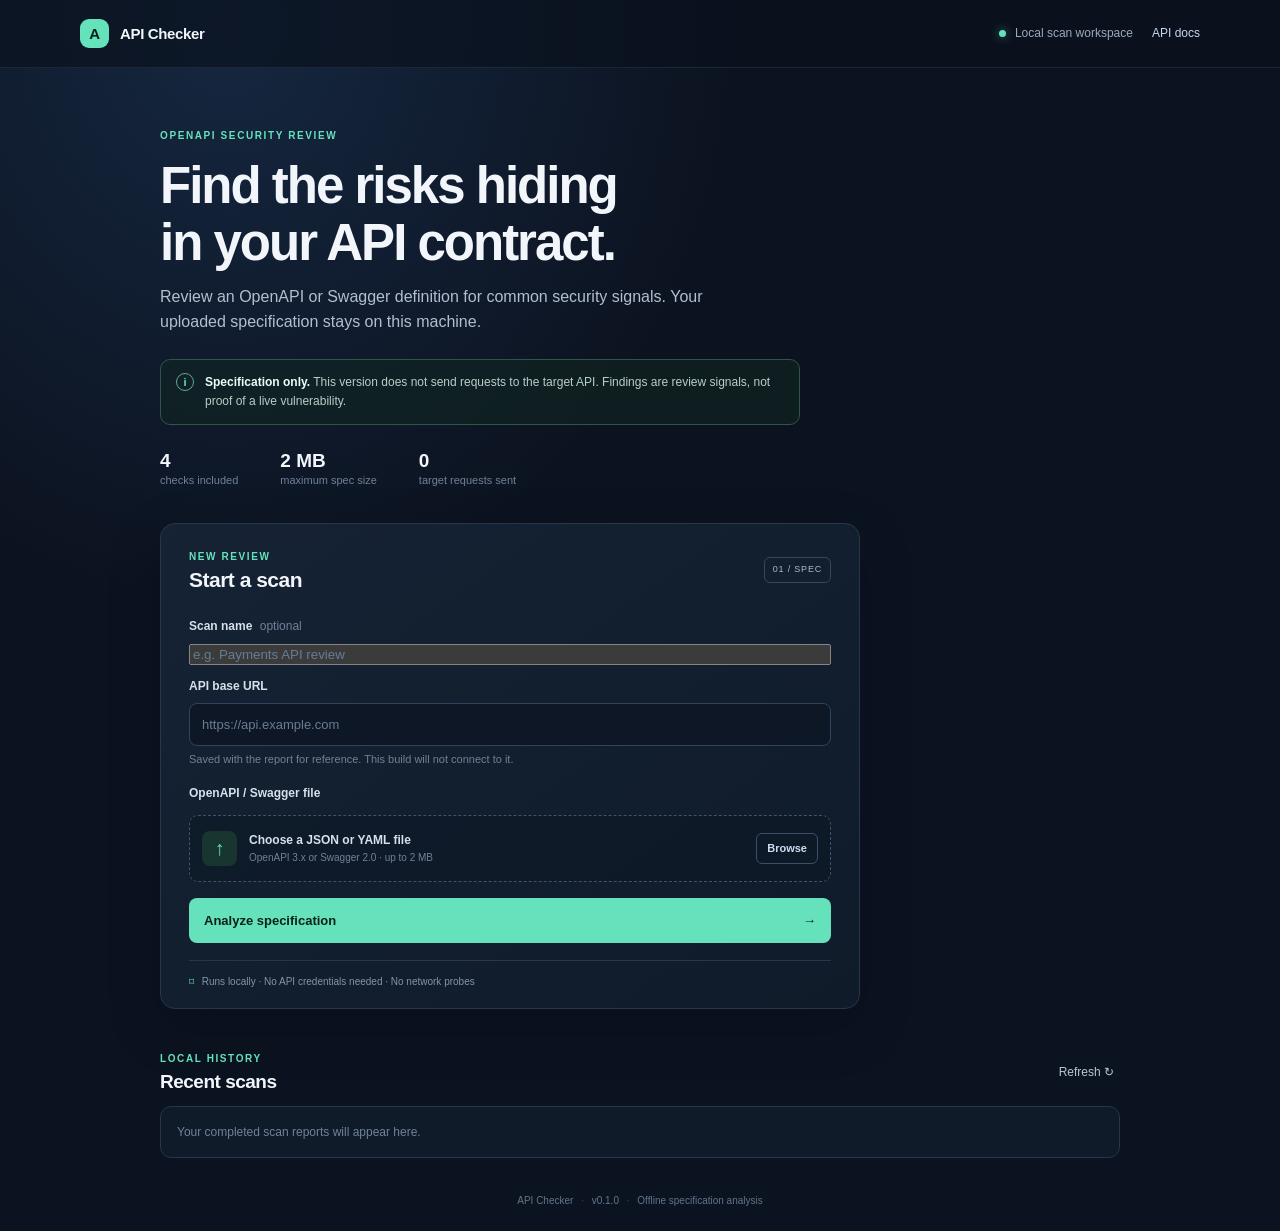
==== static/index.html @ 1a7cb580 "Initial commit" ====
<!doctype html>
<html lang="en">
<head>
  <meta charset="utf-8">
  <meta name="viewport" content="width=device-width, initial-scale=1">
  <meta name="theme-color" content="#101827">
  <title>API Vulnerability Checker</title>
  <link rel="stylesheet" href="/static/styles.css">
</head>
<body>
  <header class="topbar">
    <a class="brand" href="/" aria-label="API Checker home"><span class="brand-mark">A</span><span>API Checker</span></a>
    <div class="top-meta"><span class="live-dot"></span> Local scan workspace <a href="/docs">API docs</a></div>
  </header>

  <main class="layout">
    <section class="intro">
      <div class="eyebrow">OPENAPI SECURITY REVIEW</div>
      <h1>Find the risks hiding<br>in your API contract.</h1>
      <p>Review an OpenAPI or Swagger definition for common security signals. Your uploaded specification stays on this machine.</p>
      <div class="notice"><span class="notice-icon">i</span><span><strong>Specification only.</strong> This version does not send requests to the target API. Findings are review signals, not proof of a live vulnerability.</span></div>
      <div class="mini-stats"><div><strong>4</strong><span>checks included</span></div><div><strong>2 MB</strong><span>maximum spec size</span></div><div><strong>0</strong><span>target requests sent</span></div></div>
    </section>

    <section class="panel scan-panel" aria-labelledby="scan-title">
      <div class="panel-head"><div><div class="eyebrow">NEW REVIEW</div><h2 id="scan-title">Start a scan</h2></div><span class="step-badge">01 / SPEC</span></div>
      <form id="scan-form">
        <label for="scan-name">Scan name <span class="optional">optional</span></label>
        <input id="scan-name" name="name" maxlength="120" placeholder="e.g. Payments API review">

        <label for="target-url">API base URL</label>
        <input id="target-url" name="target_url" type="url" required placeholder="https://api.example.com">
        <p class="field-help">Saved with the report for reference. This build will not connect to it.</p>

        <label for="spec-file">OpenAPI / Swagger file</label>
        <label class="file-drop" for="spec-file" id="file-drop">
          <span class="upload-icon">↑</span>
          <span class="file-copy"><strong id="file-label">Choose a JSON or YAML file</strong><small>OpenAPI 3.x or Swagger 2.0 · up to 2 MB</small></span>
          <span class="browse">Browse</span>
        </label>
        <input id="spec-file" name="spec_file" type="file" accept=".json,.yaml,.yml,application/json,text/yaml" required hidden>
        <div id="form-error" class="form-error" role="alert" hidden></div>
        <button id="submit-button" class="primary-button" type="submit"><span>Analyze specification</span><span aria-hidden="true">→</span></button>
      </form>
      <div class="privacy-note"><span>⌑</span> Runs locally · No API credentials needed · No network probes</div>
    </section>

    <section id="result-section" class="panel results-panel" hidden aria-live="polite">
      <div class="panel-head"><div><div class="eyebrow">SCAN REPORT</div><h2 id="result-title">Results</h2></div><span id="status-badge" class="status-badge">Queued</span></div>
      <div id="scan-summary" class="summary-grid"></div>
      <div id="scan-message" class="scan-message"></div>
      <div id="findings-list" class="findings-list"></div>
    </section>

    <section class="history-section">
      <div class="history-heading"><div><div class="eyebrow">LOCAL HISTORY</div><h2>Recent scans</h2></div><button id="refresh-button" class="text-button" type="button">Refresh ↻</button></div>
      <div id="history-list" class="history-list"><div class="empty-state">Your completed scan reports will appear here.</div></div>
    </section>
    <footer>API Checker <span>·</span> v0.1.0 <span>·</span> Offline specification analysis</footer>
  </main>
  <script src="/static/app.js" defer></script>
</body>
</html>
---- static/styles.css ----
:root{color-scheme:dark;--bg:#0c1320;--panel:#121d2d;--panel-2:#172437;--line:#26364b;--text:#f2f6fb;--muted:#9aaabd;--subtle:#708198;--mint:#65e2bc;--blue:#81adff;--red:#ff7984;--amber:#ffc66d;--purple:#c4a2ff}
*{box-sizing:border-box}
body{margin:0;background:radial-gradient(ellipse at 18% 2%,#152740 0,transparent 34%),var(--bg);color:var(--text);font-family:Inter,'Segoe UI',Arial,sans-serif;font-size:15px;line-height:1.55;min-height:100vh}
a{color:inherit;text-decoration:none}.topbar{height:68px;display:flex;align-items:center;justify-content:space-between;padding:0 max(28px,calc((100vw - 1120px)/2));border-bottom:1px solid rgba(151,173,202,.12);background:rgba(10,17,28,.68)}
.brand{display:flex;align-items:center;gap:11px;font-family:Manrope,sans-serif;font-weight:800;letter-spacing:-.35px}.brand-mark{width:29px;height:29px;display:grid;place-items:center;background:var(--mint);color:#09221b;border-radius:9px;font-size:15px}.top-meta{display:flex;align-items:center;gap:9px;color:var(--muted);font-size:12px}.top-meta a{margin-left:10px;color:#c6d6ec}.live-dot{width:7px;height:7px;background:var(--mint);border-radius:50%;box-shadow:0 0 10px #65e2bc88}
.layout{width:min(100% - 40px,960px);margin:0 auto}.intro{padding:60px 0 34px;max-width:680px}.eyebrow{color:var(--mint);font-size:10px;font-weight:700;letter-spacing:1.6px}.intro h1{font:800 clamp(34px,5vw,51px)/1.12 Manrope,sans-serif;letter-spacing:-2px;margin:13px 0 14px}.intro>p{color:#b1bfd0;max-width:580px;margin:0;font-size:16px}.notice{display:flex;gap:11px;align-items:flex-start;max-width:640px;margin-top:25px;padding:13px 15px;border:1px solid #315449;background:#10292180;border-radius:10px;color:#b7cfc8;font-size:12px}.notice strong{color:#e7fff7}.notice-icon{flex:0 0 18px;height:18px;border:1px solid #5da990;color:var(--mint);border-radius:50%;font-size:11px;text-align:center;line-height:16px;font-weight:700}.mini-stats{display:flex;gap:42px;margin-top:25px}.mini-stats div{display:flex;flex-direction:column}.mini-stats strong{font:700 19px Manrope,sans-serif}.mini-stats span{font-size:11px;color:var(--subtle)}
.panel{background:linear-gradient(145deg,rgba(22,35,53,.96),rgba(16,27,42,.97));border:1px solid var(--line);border-radius:15px;box-shadow:0 18px 50px #02070d40}.scan-panel{padding:25px 28px 19px;max-width:700px}.panel-head,.history-heading{display:flex;align-items:center;justify-content:space-between}.panel h2,.history-heading h2{font:700 21px Manrope,sans-serif;letter-spacing:-.5px;margin:4px 0 0}.step-badge{color:#a9bbcf;border:1px solid #364860;border-radius:6px;padding:5px 8px;font-size:9px;letter-spacing:.8px}
form{margin-top:21px;display:grid;grid-template-columns:1fr;gap:8px}label{font-size:12px;font-weight:600;color:#d7e0eb;margin-top:4px}.optional{color:var(--subtle);font-weight:400;margin-left:4px}input[type=text],input[type=url]{width:100%;height:43px;border:1px solid #31435a;border-radius:8px;background:#0d1725;color:var(--text);padding:0 12px;font:13px 'DM Sans',sans-serif;outline:none}input:focus{border-color:#72dabc;box-shadow:0 0 0 3px #65e2bc1a}input::placeholder{color:#687c94}.field-help{font-size:11px;color:var(--subtle);margin:-3px 0 4px}.file-drop{min-height:67px;padding:11px 12px;border:1px dashed #40536d;border-radius:9px;display:flex;align-items:center;gap:12px;cursor:pointer;background:#0d172588;transition:.15s}.file-drop:hover,.file-drop.dragover{border-color:var(--mint);background:#11291f88}.upload-icon{width:35px;height:35px;border-radius:8px;display:grid;place-items:center;background:#18352f;color:var(--mint);font-size:20px}.file-copy{display:flex;flex-direction:column;gap:1px;min-width:0;flex:1}.file-copy strong{font-size:12px;overflow:hidden;text-overflow:ellipsis;white-space:nowrap}.file-copy small{font-size:10px;color:var(--subtle);font-weight:400}.browse{border:1px solid #3b4f68;border-radius:6px;padding:6px 10px;color:#d0dced;font-size:11px}.primary-button{margin-top:8px;height:45px;border:0;border-radius:8px;padding:0 15px;background:var(--mint);color:#082219;font:700 13px 'DM Sans',sans-serif;display:flex;align-items:center;justify-content:space-between;cursor:pointer;transition:.15s}.primary-button:hover{background:#84edcf;transform:translateY(-1px)}.primary-button:disabled{opacity:.55;cursor:wait;transform:none}.privacy-note{border-top:1px solid #26374b;margin-top:17px;padding-top:13px;color:#8295ab;font-size:10px}.privacy-note span{color:var(--mint);margin-right:5px}.form-error{color:#ffb8bd;background:#411e2a;border:1px solid #703640;border-radius:7px;padding:9px 11px;font-size:12px}
.results-panel{margin-top:20px;padding:23px 26px}.status-badge{font-size:10px;padding:5px 9px;border-radius:20px;text-transform:capitalize;color:#d5e4f7;background:#25374e}.status-badge.completed{background:#15372f;color:var(--mint)}.status-badge.failed{background:#41232a;color:#ff9ba3}.summary-grid{display:flex;gap:9px;margin:20px 0 13px;flex-wrap:wrap}.summary-tile{min-width:96px;padding:10px 13px;border-radius:9px;border:1px solid var(--line);background:#0e1826;display:flex;flex-direction:column}.summary-tile strong{font:700 18px Manrope,sans-serif}.summary-tile span{font-size:10px;color:var(--subtle);text-transform:capitalize}.scan-message{color:var(--muted);font-size:12px;margin:13px 0}.finding{padding:15px 0;border-top:1px solid #26374b}.finding-top{display:flex;align-items:center;gap:9px;flex-wrap:wrap}.severity{font-size:9px;text-transform:uppercase;letter-spacing:.7px;font-weight:700;padding:3px 7px;border-radius:4px}.severity.medium{background:#49391f;color:var(--amber)}.severity.low{background:#293449;color:#adbee0}.severity.high,.severity.critical{background:#49242b;color:#ff9ba3}.rule-id{font-size:10px;color:var(--subtle);font-family:monospace}.finding h3{font:600 14px Manrope,sans-serif;margin:9px 0 5px}.finding p{font-size:12px;color:#a9b8ca;margin:5px 0}.finding .remediation{color:#d5e1ef}.confidence{font-size:10px;color:#8ea2b9;margin-left:auto}.operations{font:10px/1.65 monospace;color:#91a9c6;background:#0c1521;border-radius:6px;padding:8px 10px;margin-top:9px;max-height:105px;overflow:auto}.empty-findings{padding:22px 0;border-top:1px solid var(--line);font-size:13px;color:#b9cfdf}
.history-section{margin-top:42px}.history-heading h2{font-size:19px}.text-button{border:0;background:transparent;color:#b5c6d9;font:12px 'DM Sans',sans-serif;cursor:pointer}.history-list{margin-top:13px;border:1px solid var(--line);border-radius:11px;background:#101b2a}.history-row{padding:13px 15px;display:flex;align-items:center;gap:14px;border-bottom:1px solid #26364b;cursor:pointer}.history-row:last-child{border-bottom:0}.history-row:hover{background:#17263a}.history-name{flex:1;min-width:0}.history-name strong{display:block;font-size:12px;white-space:nowrap;overflow:hidden;text-overflow:ellipsis}.history-name small{color:var(--subtle);font-size:10px}.history-count{font-size:10px;color:#c1cede}.history-status{font-size:10px;color:#98acc3;text-transform:capitalize}.empty-state{color:var(--subtle);font-size:12px;padding:16px}footer{text-align:center;color:#61748b;font-size:10px;padding:35px 0 22px}footer span{padding:0 5px;color:#34465c}
@media(max-width:600px){.layout{width:min(100% - 28px,960px)}.topbar{padding:0 15px}.top-meta{font-size:0}.top-meta a{font-size:11px}.intro{padding-top:42px}.intro h1{letter-spacing:-1.3px}.mini-stats{gap:20px}.mini-stats strong{font-size:16px}.mini-stats span{font-size:9px}.scan-panel,.results-panel{padding:20px 17px}.history-row{gap:8px}.history-count{display:none}}
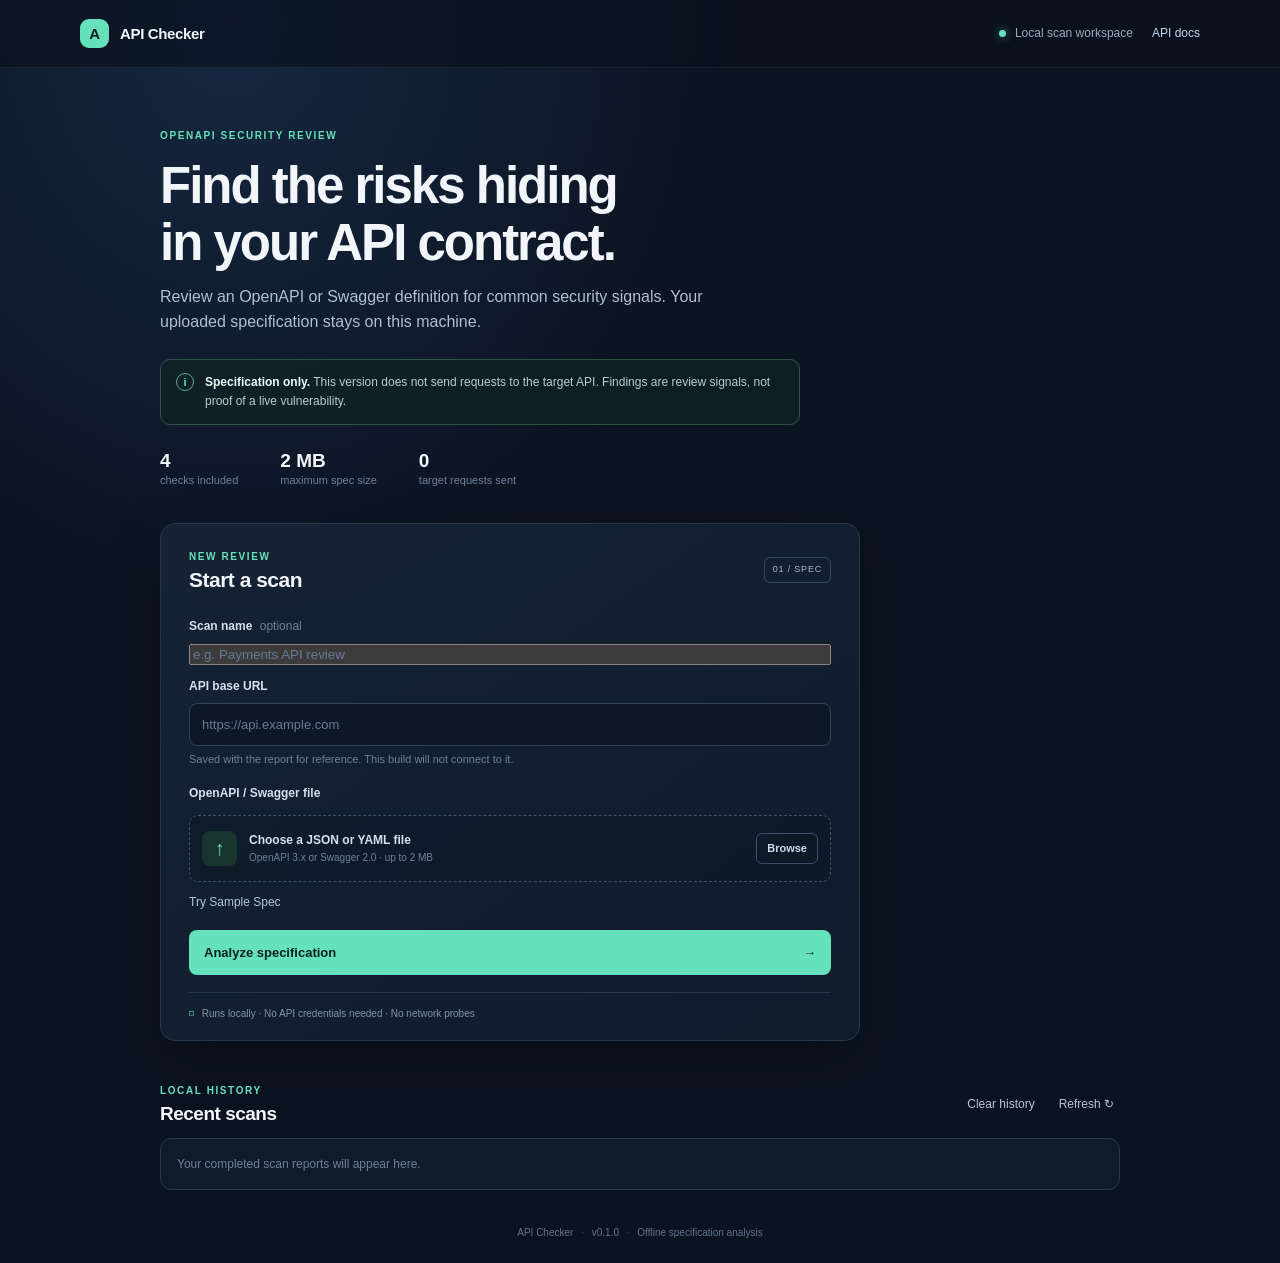
==== commit 71131178: "Expand API security scanner capabilities" ====
--- a/static/index.html
+++ b/static/index.html
@@ -19,7 +19,7 @@
       <h1>Find the risks hiding<br>in your API contract.</h1>
       <p>Review an OpenAPI or Swagger definition for common security signals. Your uploaded specification stays on this machine.</p>
       <div class="notice"><span class="notice-icon">i</span><span><strong>Specification only.</strong> This version does not send requests to the target API. Findings are review signals, not proof of a live vulnerability.</span></div>
-      <div class="mini-stats"><div><strong>4</strong><span>checks included</span></div><div><strong>2 MB</strong><span>maximum spec size</span></div><div><strong>0</strong><span>target requests sent</span></div></div>
+      <div class="mini-stats"><div><strong id="check-count">4</strong><span>checks included</span></div><div><strong>2 MB</strong><span>maximum spec size</span></div><div><strong>0</strong><span>target requests sent</span></div></div>
     </section>
 
     <section class="panel scan-panel" aria-labelledby="scan-title">
@@ -39,6 +39,7 @@
           <span class="browse">Browse</span>
         </label>
         <input id="spec-file" name="spec_file" type="file" accept=".json,.yaml,.yml,application/json,text/yaml" required hidden>
+        <button id="sample-button" class="text-button sample-button" type="button">Try Sample Spec</button>
         <div id="form-error" class="form-error" role="alert" hidden></div>
         <button id="submit-button" class="primary-button" type="submit"><span>Analyze specification</span><span aria-hidden="true">→</span></button>
       </form>
@@ -49,11 +50,31 @@
       <div class="panel-head"><div><div class="eyebrow">SCAN REPORT</div><h2 id="result-title">Results</h2></div><span id="status-badge" class="status-badge">Queued</span></div>
       <div id="scan-summary" class="summary-grid"></div>
       <div id="scan-message" class="scan-message"></div>
+      <div id="export-links" class="export-links" hidden></div>
+      <div id="finding-controls" class="finding-controls" hidden>
+        <label>Severity
+          <select id="filter-severity">
+            <option value="">All severities</option><option>critical</option><option>high</option>
+            <option>medium</option><option>low</option><option>info</option>
+          </select>
+        </label>
+        <label>Confidence
+          <select id="filter-confidence">
+            <option value="">All confidence</option><option>high</option><option>medium</option><option>low</option>
+          </select>
+        </label>
+        <label>Rule ID
+          <input id="filter-rule" type="search" placeholder="e.g. AUTH-001">
+        </label>
+        <label>Endpoint
+          <input id="filter-endpoint" type="search" placeholder="/orders">
+        </label>
+      </div>
       <div id="findings-list" class="findings-list"></div>
     </section>
 
     <section class="history-section">
-      <div class="history-heading"><div><div class="eyebrow">LOCAL HISTORY</div><h2>Recent scans</h2></div><button id="refresh-button" class="text-button" type="button">Refresh ↻</button></div>
+    <div class="history-heading"><div><div class="eyebrow">LOCAL HISTORY</div><h2>Recent scans</h2></div><div class="history-actions"><button id="clear-history-button" class="text-button" type="button">Clear history</button><button id="refresh-button" class="text-button" type="button">Refresh ↻</button></div></div>
       <div id="history-list" class="history-list"><div class="empty-state">Your completed scan reports will appear here.</div></div>
     </section>
     <footer>API Checker <span>·</span> v0.1.0 <span>·</span> Offline specification analysis</footer>
--- a/static/styles.css
+++ b/static/styles.css
@@ -9,3 +9,4 @@
 .results-panel{margin-top:20px;padding:23px 26px}.status-badge{font-size:10px;padding:5px 9px;border-radius:20px;text-transform:capitalize;color:#d5e4f7;background:#25374e}.status-badge.completed{background:#15372f;color:var(--mint)}.status-badge.failed{background:#41232a;color:#ff9ba3}.summary-grid{display:flex;gap:9px;margin:20px 0 13px;flex-wrap:wrap}.summary-tile{min-width:96px;padding:10px 13px;border-radius:9px;border:1px solid var(--line);background:#0e1826;display:flex;flex-direction:column}.summary-tile strong{font:700 18px Manrope,sans-serif}.summary-tile span{font-size:10px;color:var(--subtle);text-transform:capitalize}.scan-message{color:var(--muted);font-size:12px;margin:13px 0}.finding{padding:15px 0;border-top:1px solid #26374b}.finding-top{display:flex;align-items:center;gap:9px;flex-wrap:wrap}.severity{font-size:9px;text-transform:uppercase;letter-spacing:.7px;font-weight:700;padding:3px 7px;border-radius:4px}.severity.medium{background:#49391f;color:var(--amber)}.severity.low{background:#293449;color:#adbee0}.severity.high,.severity.critical{background:#49242b;color:#ff9ba3}.rule-id{font-size:10px;color:var(--subtle);font-family:monospace}.finding h3{font:600 14px Manrope,sans-serif;margin:9px 0 5px}.finding p{font-size:12px;color:#a9b8ca;margin:5px 0}.finding .remediation{color:#d5e1ef}.confidence{font-size:10px;color:#8ea2b9;margin-left:auto}.operations{font:10px/1.65 monospace;color:#91a9c6;background:#0c1521;border-radius:6px;padding:8px 10px;margin-top:9px;max-height:105px;overflow:auto}.empty-findings{padding:22px 0;border-top:1px solid var(--line);font-size:13px;color:#b9cfdf}
 .history-section{margin-top:42px}.history-heading h2{font-size:19px}.text-button{border:0;background:transparent;color:#b5c6d9;font:12px 'DM Sans',sans-serif;cursor:pointer}.history-list{margin-top:13px;border:1px solid var(--line);border-radius:11px;background:#101b2a}.history-row{padding:13px 15px;display:flex;align-items:center;gap:14px;border-bottom:1px solid #26364b;cursor:pointer}.history-row:last-child{border-bottom:0}.history-row:hover{background:#17263a}.history-name{flex:1;min-width:0}.history-name strong{display:block;font-size:12px;white-space:nowrap;overflow:hidden;text-overflow:ellipsis}.history-name small{color:var(--subtle);font-size:10px}.history-count{font-size:10px;color:#c1cede}.history-status{font-size:10px;color:#98acc3;text-transform:capitalize}.empty-state{color:var(--subtle);font-size:12px;padding:16px}footer{text-align:center;color:#61748b;font-size:10px;padding:35px 0 22px}footer span{padding:0 5px;color:#34465c}
 @media(max-width:600px){.layout{width:min(100% - 28px,960px)}.topbar{padding:0 15px}.top-meta{font-size:0}.top-meta a{font-size:11px}.intro{padding-top:42px}.intro h1{letter-spacing:-1.3px}.mini-stats{gap:20px}.mini-stats strong{font-size:16px}.mini-stats span{font-size:9px}.scan-panel,.results-panel{padding:20px 17px}.history-row{gap:8px}.history-count{display:none}}
+.sample-button{justify-self:start;padding:5px 0}.export-links,.history-actions{display:flex;align-items:center;gap:12px}.export-links{margin:8px 0 14px}.export-links a,.history-delete{border:1px solid #364860;background:#142236;color:#c3d5e9;border-radius:6px;padding:6px 9px;font:11px 'DM Sans',sans-serif;cursor:pointer}.export-links a:hover,.history-delete:hover:not(:disabled){border-color:var(--mint);color:var(--mint)}.finding-controls{display:grid;grid-template-columns:repeat(4,minmax(120px,1fr));gap:10px;margin:14px 0}.finding-controls label{display:flex;flex-direction:column;gap:5px;margin:0;color:var(--muted);font-size:10px}.finding-controls select,.finding-controls input{height:35px;min-width:0;width:100%;border:1px solid #31435a;border-radius:7px;background:#0d1725;color:var(--text);padding:0 8px;font:11px 'DM Sans',sans-serif}.history-row{padding:7px 9px}.history-open{flex:1;min-width:0;display:flex;align-items:center;gap:14px;border:0;background:transparent;color:inherit;text-align:left;cursor:pointer;padding:6px}.history-open:hover .history-name strong{color:var(--mint)}.history-open .history-name{flex:1}.history-delete{font-size:10px;padding:5px 8px}.history-delete:disabled{opacity:.4;cursor:not-allowed}.severity.info{background:#293449;color:#b8c9dc}.truncation-badge{display:inline-block;margin:7px 0 2px;border:1px solid #4b3b20;border-radius:5px;background:#2a2315;color:#ffd58a;padding:3px 7px;font-size:10px}.pointer-list{color:#8fc3b4}.pointer-list strong{color:#bdebdc;font-family:Inter,'Segoe UI',Arial,sans-serif;font-weight:600}@media(max-width:760px){.finding-controls{grid-template-columns:repeat(2,minmax(120px,1fr))}}@media(max-width:440px){.finding-controls{grid-template-columns:1fr 1fr}.history-open{gap:6px;padding:6px 3px}.history-actions{gap:4px}.history-actions .text-button{font-size:10px}.export-links{flex-wrap:wrap}}
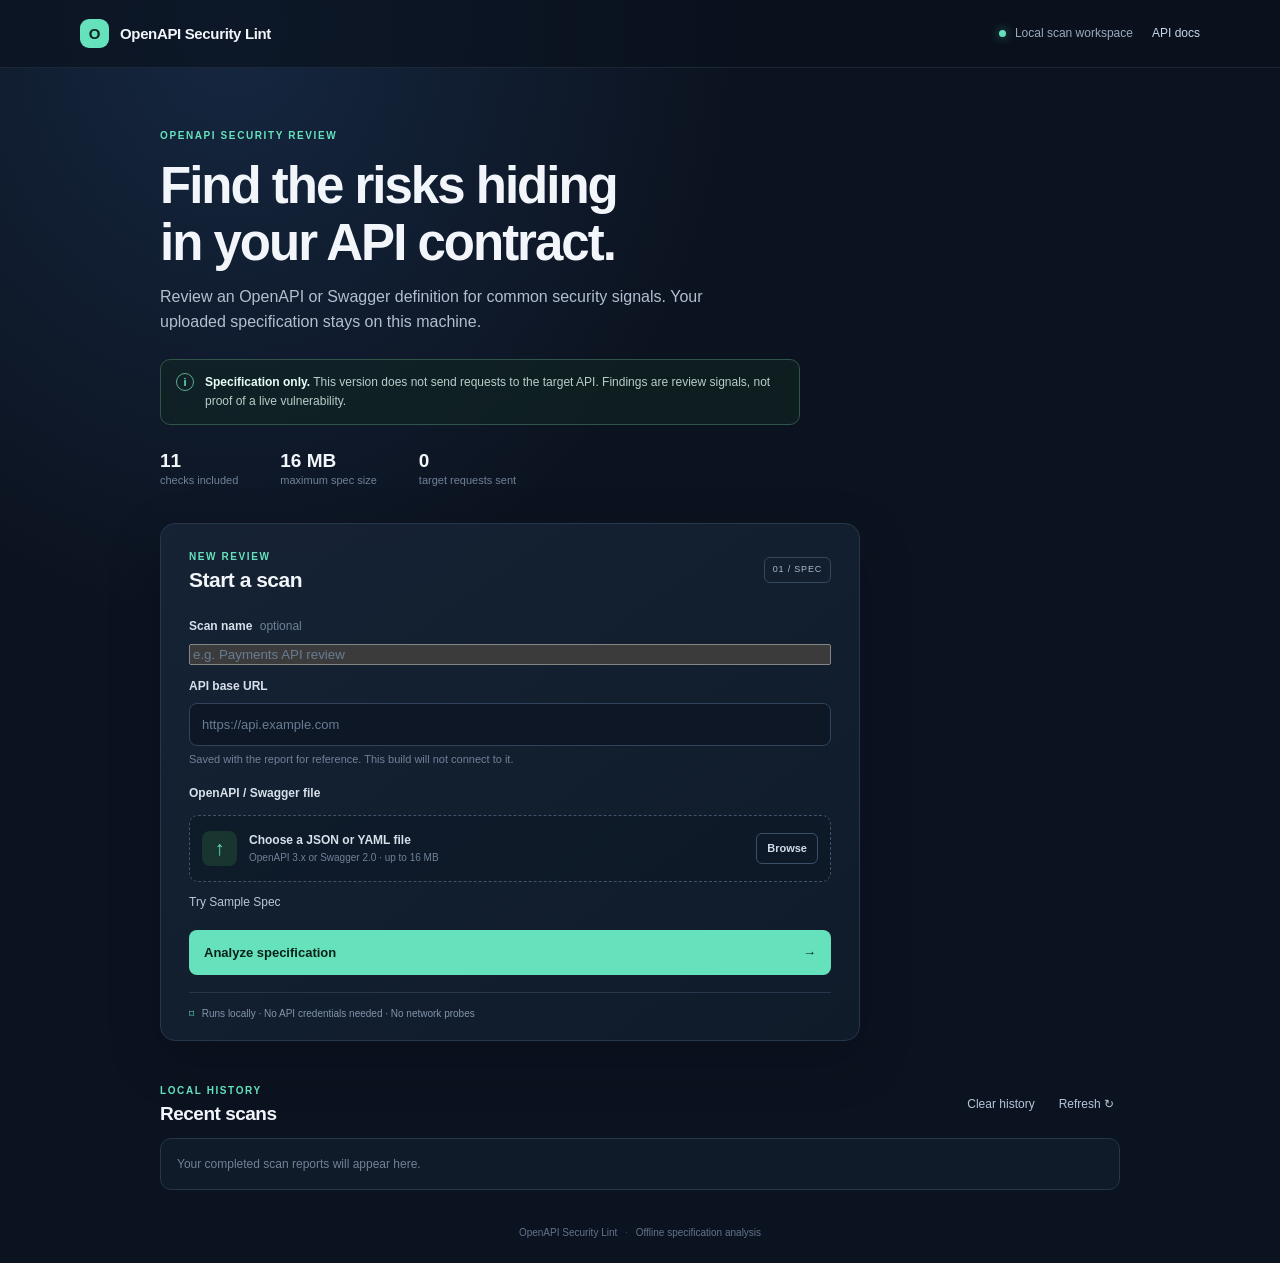
==== commit 3940235b: "Remove redundant API vulnerability scaffolding" ====
--- a/static/index.html
+++ b/static/index.html
@@ -4,12 +4,12 @@
   <meta charset="utf-8">
   <meta name="viewport" content="width=device-width, initial-scale=1">
   <meta name="theme-color" content="#101827">
-  <title>API Vulnerability Checker</title>
+  <title>OpenAPI Security Lint</title>
   <link rel="stylesheet" href="/static/styles.css">
 </head>
 <body>
   <header class="topbar">
-    <a class="brand" href="/" aria-label="API Checker home"><span class="brand-mark">A</span><span>API Checker</span></a>
+    <a class="brand" href="/" aria-label="OpenAPI Security Lint home"><span class="brand-mark">O</span><span>OpenAPI Security Lint</span></a>
     <div class="top-meta"><span class="live-dot"></span> Local scan workspace <a href="/docs">API docs</a></div>
   </header>
 
@@ -19,7 +19,7 @@
       <h1>Find the risks hiding<br>in your API contract.</h1>
       <p>Review an OpenAPI or Swagger definition for common security signals. Your uploaded specification stays on this machine.</p>
       <div class="notice"><span class="notice-icon">i</span><span><strong>Specification only.</strong> This version does not send requests to the target API. Findings are review signals, not proof of a live vulnerability.</span></div>
-      <div class="mini-stats"><div><strong id="check-count">4</strong><span>checks included</span></div><div><strong>2 MB</strong><span>maximum spec size</span></div><div><strong>0</strong><span>target requests sent</span></div></div>
+      <div class="mini-stats"><div><strong id="check-count">11</strong><span>checks included</span></div><div><strong>16 MB</strong><span>maximum spec size</span></div><div><strong>0</strong><span>target requests sent</span></div></div>
     </section>
 
     <section class="panel scan-panel" aria-labelledby="scan-title">
@@ -35,7 +35,7 @@
         <label for="spec-file">OpenAPI / Swagger file</label>
         <label class="file-drop" for="spec-file" id="file-drop">
           <span class="upload-icon">↑</span>
-          <span class="file-copy"><strong id="file-label">Choose a JSON or YAML file</strong><small>OpenAPI 3.x or Swagger 2.0 · up to 2 MB</small></span>
+          <span class="file-copy"><strong id="file-label">Choose a JSON or YAML file</strong><small>OpenAPI 3.x or Swagger 2.0 · up to 16 MB</small></span>
           <span class="browse">Browse</span>
         </label>
         <input id="spec-file" name="spec_file" type="file" accept=".json,.yaml,.yml,application/json,text/yaml" required hidden>
@@ -77,7 +77,7 @@
     <div class="history-heading"><div><div class="eyebrow">LOCAL HISTORY</div><h2>Recent scans</h2></div><div class="history-actions"><button id="clear-history-button" class="text-button" type="button">Clear history</button><button id="refresh-button" class="text-button" type="button">Refresh ↻</button></div></div>
       <div id="history-list" class="history-list"><div class="empty-state">Your completed scan reports will appear here.</div></div>
     </section>
-    <footer>API Checker <span>·</span> v0.1.0 <span>·</span> Offline specification analysis</footer>
+    <footer>OpenAPI Security Lint <span>·</span> Offline specification analysis</footer>
   </main>
   <script src="/static/app.js" defer></script>
 </body>
